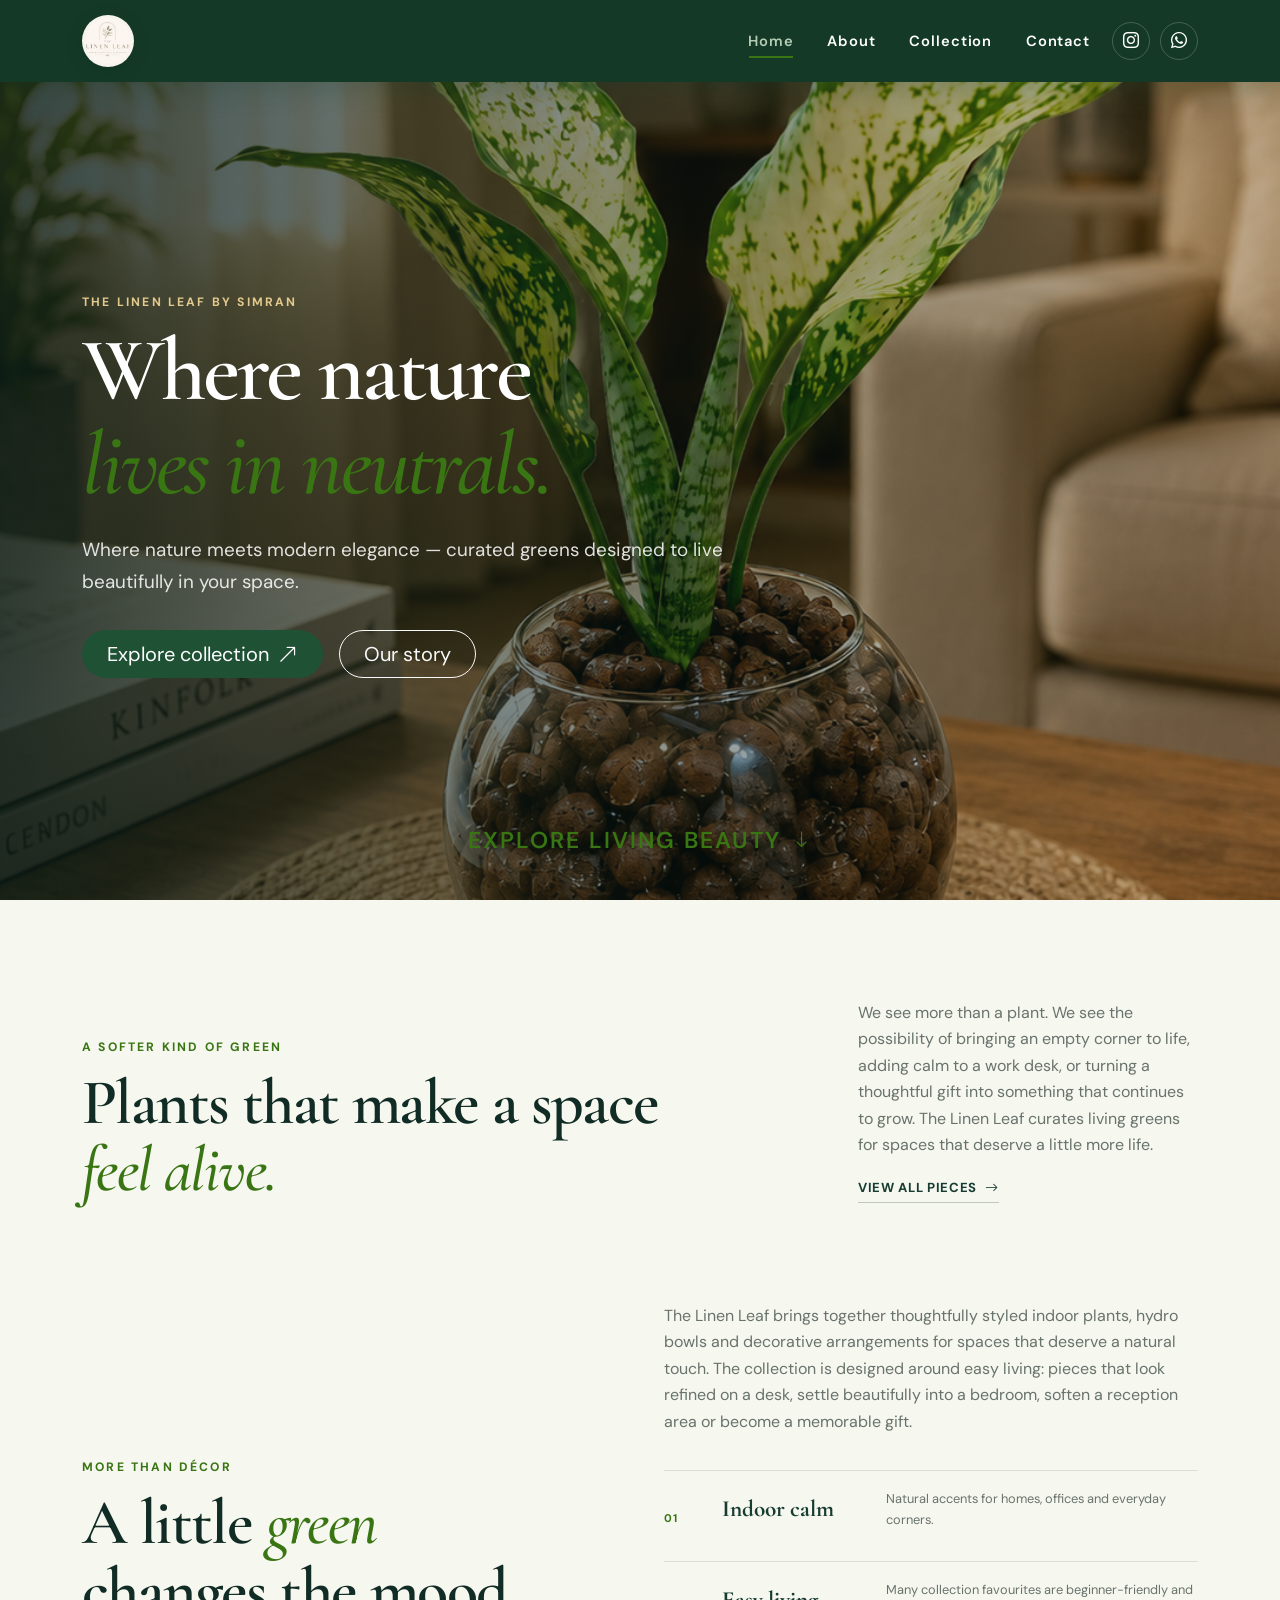
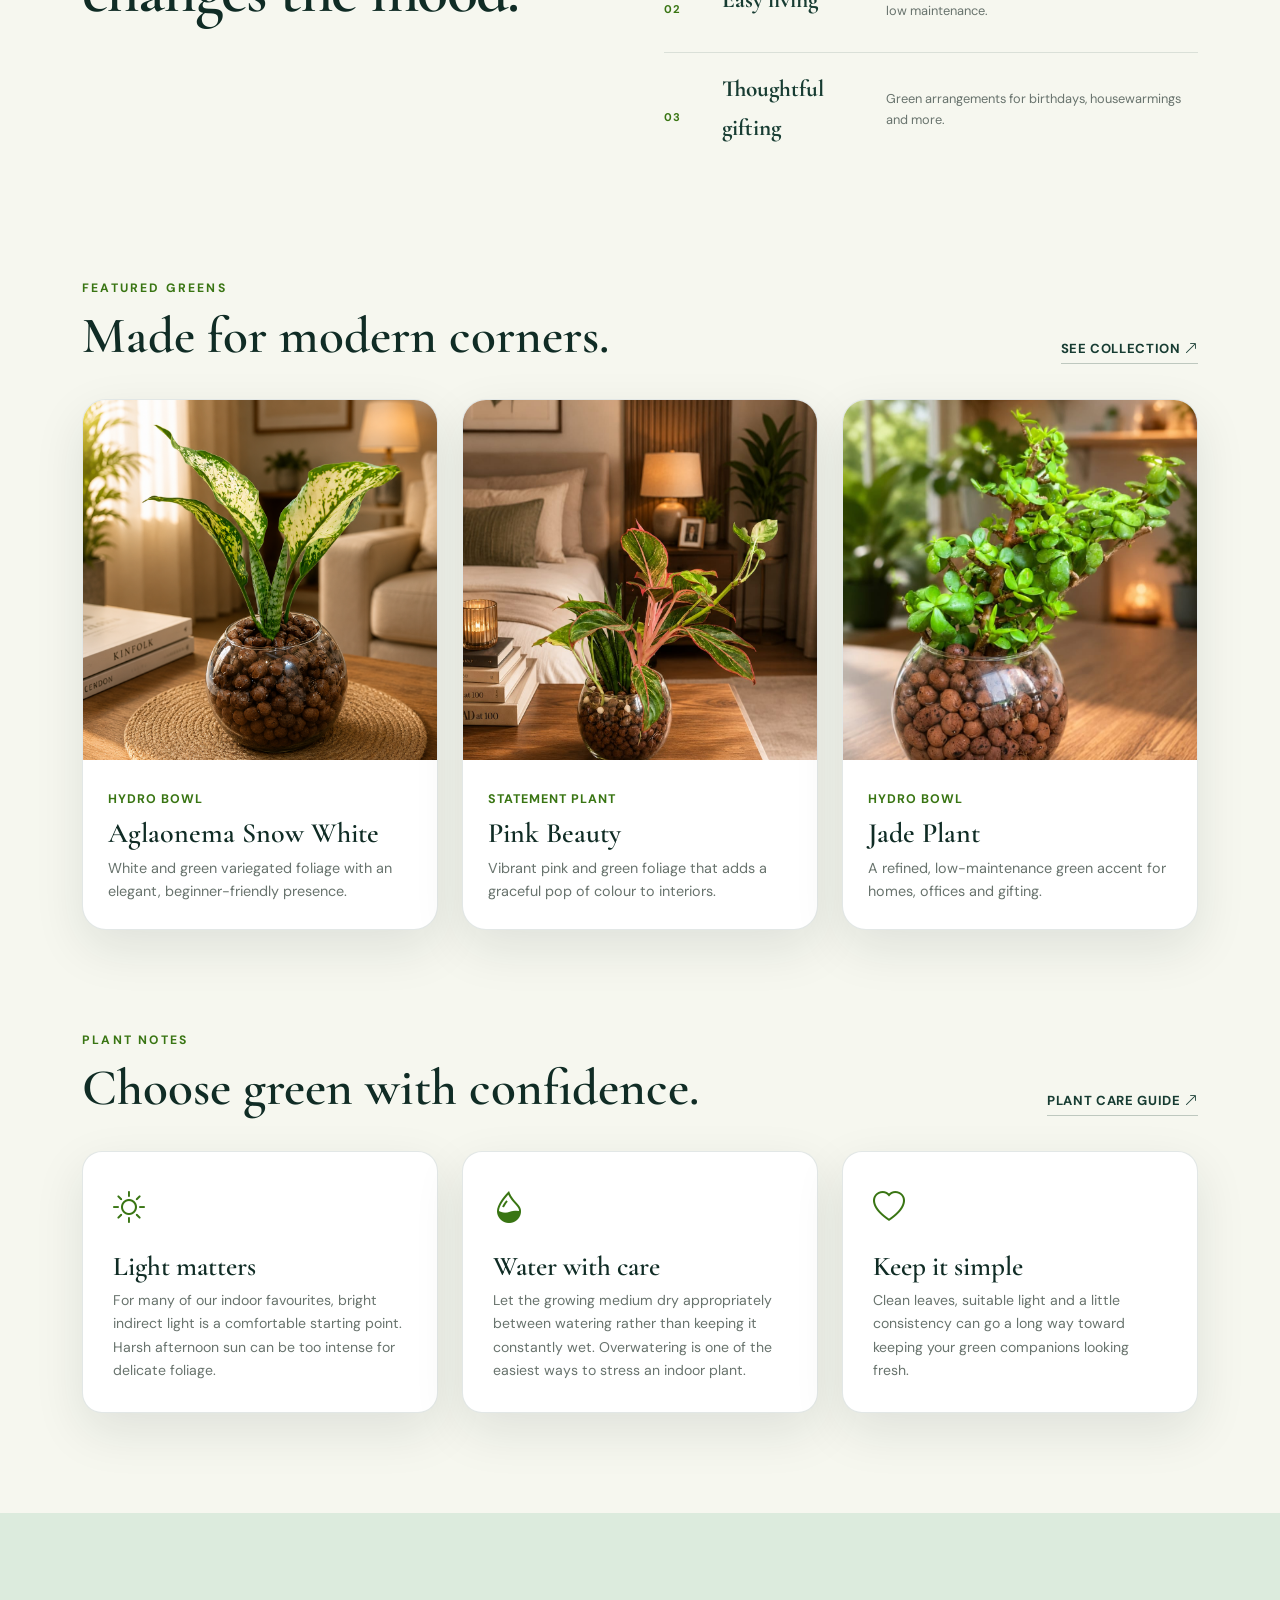
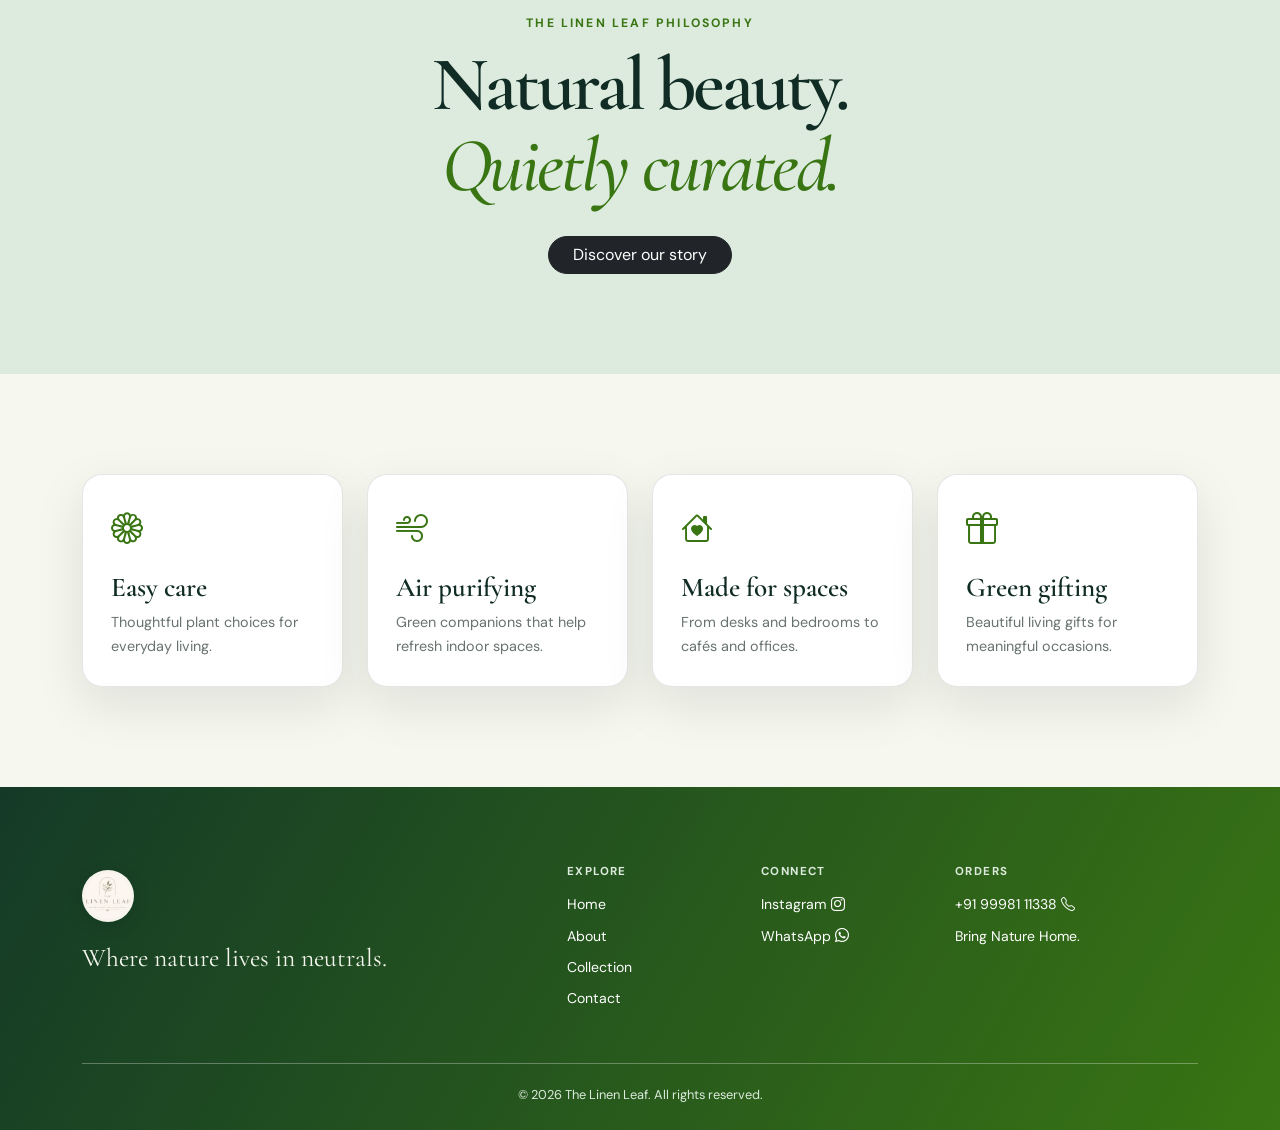
==== index.html @ dee474bd "Initial website upload" ====
<!doctype html>
<html lang="en">

<head>
  <meta charset="UTF-8" />
  <meta name="viewport" content="width=device-width, initial-scale=1" />
  <meta name="description" content="The Linen Leaf by Simran — premium indoor plants and hydroponic decor." />
  <title>The Linen Leaf | Where Nature Lives in Neutrals</title>
  <link rel="icon" href="assets/images/logo.webp" />
  <link href="https://cdn.jsdelivr.net/npm/bootstrap@5.3.3/dist/css/bootstrap.min.css" rel="stylesheet" />
  <link href="https://cdn.jsdelivr.net/npm/bootstrap-icons@1.11.3/font/bootstrap-icons.css" rel="stylesheet" />
  <link rel="preconnect" href="https://fonts.googleapis.com" />
  <link rel="preconnect" href="https://fonts.gstatic.com" crossorigin />
  <link
    href="https://fonts.googleapis.com/css2?family=Cormorant+Garamond:wght@500;600;700&family=DM+Sans:wght@400;500;600;700&display=swap"
    rel="stylesheet" />
  <link rel="stylesheet" href="assets/css/style.css" />
</head>

<body>
  <nav class="navbar navbar-expand-lg fixed-top site-nav" data-nav>
    <div class="container">
      <a class="navbar-brand brand-lockup" href="index.html" aria-label="The Linen Leaf home">
        <img src="assets/images/logo.webp" alt="The Linen Leaf logo" />
        <!-- <span>The Linen Leaf</span> -->
      </a>
      <button class="navbar-toggler border-0 shadow-none" type="button" data-bs-toggle="collapse"
        data-bs-target="#mainNav" aria-controls="mainNav" aria-expanded="false" aria-label="Toggle navigation">
        <i class="bi bi-list fs-2"></i>
      </button>
      <div class="collapse navbar-collapse" id="mainNav">
        <ul class="navbar-nav ms-auto align-items-lg-center gap-lg-2">
          <li class="nav-item">
            <a class="nav-link active" href="index.html">Home</a>
          </li>
          <li class="nav-item">
            <a class="nav-link" href="about.html">About</a>
          </li>
          <li class="nav-item">
            <a class="nav-link" href="collection.html">Collection</a>
          </li>
          <li class="nav-item">
            <a class="nav-link" href="contact.html">Contact</a>
          </li>
          <li class="nav-item social-nav-item">
            <a class="social-nav-link" href="https://instagram.com/the.linenleaf" target="_blank" rel="noopener"
              aria-label="Instagram">
              <i class="bi bi-instagram"></i>
            </a>
          </li>
          <li class="nav-item social-nav-item">
            <a class="social-nav-link" href="https://wa.me/919998111338" target="_blank" rel="noopener"
              aria-label="WhatsApp">
              <i class="bi bi-whatsapp"></i>
            </a>
          </li>
        </ul>
      </div>
    </div>
  </nav>

  <header class="hero">
    <video class="hero-video" autoplay muted loop playsinline poster="assets/images/aglaonema-snow-white.png">
      <source src="assets/video/hero-video.mp4" type="video/mp4" />
    </video>
    <div class="hero-overlay"></div>
    <div class="container hero-content">
      <div class="hero-copy reveal">
        <p class="eyebrow">The Linen Leaf by Simran</p>
        <h1>Where nature<br /><em>lives in neutrals.</em></h1>
        <p class="hero-lead">
          Where nature meets modern elegance — curated greens designed to live beautifully in your space.
        </p>
        <div class="d-flex flex-wrap gap-3">
          <a class="btn btn-success btn-lg rounded-pill px-4" href="collection.html">Explore collection <i
              class="bi bi-arrow-up-right ms-1"></i></a>
          <a href="about.html" class="btn btn-outline-light btn-lg rounded-pill px-4" id="ourStoryBtn">
            Our story
          </a>
        </div>
      </div>
    </div>
    <div class="hero-scroll">
      <span>Explore Living Beauty </span><i class="bi bi-arrow-down"></i>
    </div>
  </header>

  <main>
    <section class="intro-section section-space">
      <div class="container">
        <div class="row align-items-end g-5">
          <div class="col-lg-7 reveal">
            <p class="eyebrow">A softer kind of green</p>
            <h2 class="display-title">
              Plants that make a space <em>feel alive.</em>
            </h2>
          </div>
          <div class="col-lg-4 ms-auto reveal">
            <p class="muted-copy">
              We see more than a plant. We see the possibility of bringing an empty corner to life, adding calm to a
              work desk, or turning a thoughtful gift into something that continues to grow. The Linen Leaf curates
              living greens for spaces that deserve a little more life.
            </p>
            <a href="collection.html" class="text-link">View all pieces <i class="bi bi-arrow-right"></i></a>
          </div>
        </div>
      </div>
    </section>

    <section class="brand-story section-space pt-0">
      <div class="container">
        <div class="row g-5 align-items-center">
          <div class="col-lg-5 reveal">
            <p class="eyebrow">More than décor</p>
            <h2 class="display-title">
              A little <em>green</em> changes the mood.
            </h2>
          </div>
          <div class="col-lg-6 ms-auto reveal">
            <p class="body-copy">
              The Linen Leaf brings together thoughtfully styled indoor
              plants, hydro bowls and decorative arrangements for spaces that
              deserve a natural touch. The collection is designed around easy
              living: pieces that look refined on a desk, settle beautifully
              into a bedroom, soften a reception area or become a memorable
              gift.
            </p>
            <div class="mini-points">
              <div>
                <span>01</span><strong>Indoor calm</strong><small>Natural accents for homes, offices and everyday
                  corners.</small>
              </div>
              <div>
                <span>02</span><strong>Easy living</strong><small>Many collection favourites are beginner-friendly and
                  low
                  maintenance.</small>
              </div>
              <div>
                <span>03</span><strong>Thoughtful gifting</strong><small>Green arrangements for birthdays, housewarmings
                  and
                  more.</small>
              </div>
            </div>
          </div>
        </div>
      </div>
    </section>

    <section class="featured-section section-space pt-0">
      <div class="container">
        <div class="section-heading reveal">
          <div>
            <p class="eyebrow">Featured greens</p>
            <h2>Made for modern corners.</h2>
          </div>
          <a href="collection.html" class="text-link d-none d-md-inline">See collection <i
              class="bi bi-arrow-up-right"></i></a>
        </div>
        <div class="row g-4">
          <div class="col-md-6 col-lg-4 reveal">
            <article class="feature-card">
              <img src="assets/images/aglaonema-snow-white.png" alt="Aglaonema Snow White Hydro Bowl" loading="lazy" />
              <div class="feature-body">
                <span>Hydro Bowl</span>
                <h3>Aglaonema Snow White</h3>
                <p>
                  White and green variegated foliage with an elegant,
                  beginner-friendly presence.
                </p>
              </div>
            </article>
          </div>
          <div class="col-md-6 col-lg-4 reveal">
            <article class="feature-card">
              <img src="assets/images/pink-aglaonema.jpg" alt="Mixed Hydro Bowl with Pink Beauty" loading="lazy" />
              <div class="feature-body">
                <span>Statement Plant</span>
                <h3>Pink Beauty</h3>
                <p>
                  Vibrant pink and green foliage that adds a graceful pop of
                  colour to interiors.
                </p>
              </div>
            </article>
          </div>
          <div class="col-md-12 col-lg-4 reveal">
            <article class="feature-card">
              <img src="assets/images/jade-hydro-bowl.jpg" alt="Jade Plant Hydro Bowl" loading="lazy" />
              <div class="feature-body">
                <span>Hydro Bowl</span>
                <h3>Jade Plant</h3>
                <p>
                  A refined, low-maintenance green accent for homes, offices
                  and gifting.
                </p>
              </div>
            </article>
          </div>
        </div>
      </div>
    </section>

    <section class="plant-notes section-space pt-0">
      <div class="container">
        <div class="section-heading reveal">
          <div>
            <p class="eyebrow">Plant notes</p>
            <h2>Choose green with confidence.</h2>
          </div>
          <a href="about.html" class="text-link d-none d-md-inline">Plant care guide <i
              class="bi bi-arrow-up-right"></i></a>
        </div>
        <div class="row g-4">
          <div class="col-md-4 reveal">
            <div class="plant-note">
              <i class="bi bi-sun"></i>
              <h3>Light matters</h3>
              <p>
                For many of our indoor favourites, bright indirect light is a
                comfortable starting point. Harsh afternoon sun can be too
                intense for delicate foliage.
              </p>
            </div>
          </div>
          <div class="col-md-4 reveal">
            <div class="plant-note">
              <i class="bi bi-droplet-half"></i>
              <h3>Water with care</h3>
              <p>
                Let the growing medium dry appropriately between watering
                rather than keeping it constantly wet. Overwatering is one of
                the easiest ways to stress an indoor plant.
              </p>
            </div>
          </div>
          <div class="col-md-4 reveal">
            <div class="plant-note">
              <i class="bi bi-heart"></i>
              <h3>Keep it simple</h3>
              <p>
                Clean leaves, suitable light and a little consistency can go a
                long way toward keeping your green companions looking fresh.
              </p>
            </div>
          </div>
        </div>
      </div>
    </section>

    <section class="statement-band">
      <div class="container">
        <div class="statement-inner reveal">
          <p class="eyebrow">The Linen Leaf philosophy</p>
          <h2>Natural beauty.<br /><em>Quietly curated.</em></h2>
          <a href="about.html" class="btn btn-dark rounded-pill px-4">Discover our story</a>
        </div>
      </div>
    </section>

    <section class="benefits section-space">
      <div class="container">
        <div class="row g-4">
          <div class="col-sm-6 col-lg-3 reveal">
            <div class="benefit">
              <i class="bi bi-flower1"></i>
              <h3>Easy care</h3>
              <p>Thoughtful plant choices for everyday living.</p>
            </div>
          </div>
          <div class="col-sm-6 col-lg-3 reveal">
            <div class="benefit">
              <i class="bi bi-wind"></i>
              <h3>Air purifying</h3>
              <p>Green companions that help refresh indoor spaces.</p>
            </div>
          </div>
          <div class="col-sm-6 col-lg-3 reveal">
            <div class="benefit">
              <i class="bi bi-house-heart"></i>
              <h3>Made for spaces</h3>
              <p>From desks and bedrooms to cafés and offices.</p>
            </div>
          </div>
          <div class="col-sm-6 col-lg-3 reveal">
            <div class="benefit">
              <i class="bi bi-gift"></i>
              <h3>Green gifting</h3>
              <p>Beautiful living gifts for meaningful occasions.</p>
            </div>
          </div>
        </div>
      </div>
    </section>
  </main>

  <footer class="site-footer">
    <div class="container">
      <div class="row g-5">
        <div class="col-lg-5">
          <a class="navbar-brand brand-lockup" href="index.html" aria-label="The Linen Leaf home">
            <img src="assets/images/logo.webp" alt="The Linen Leaf logo" />
            <!-- <span>The Linen Leaf</span> -->
          </a>
          <p class="footer-tagline">Where nature lives in neutrals.</p>
        </div>
        <div class="col-6 col-lg-2">
          <p class="footer-label">Explore</p>
          <a href="index.html">Home</a><a href="about.html">About</a><a href="collection.html">Collection</a><a
            href="contact.html">Contact</a>
        </div>
        <div class="col-6 col-lg-2">
          <p class="footer-label">Connect</p>
          <a href="https://instagram.com/the.linenleaf" target="_blank" rel="noopener">Instagram <i
              class="bi bi-instagram"></i></a>
          <a href="https://wa.me/919998111338" target="_blank" rel="noopener">WhatsApp <i
              class="bi bi-whatsapp"></i></a>
        </div>
        <div class="col-lg-3">
          <p class="footer-label">Orders</p>
          <a href="tel:+919998111338">+91 99981 11338 <i class="bi bi-telephone"></i></a>
          <p class="small mt-2 mb-0">Bring Nature Home.</p>
        </div>
      </div>
      <div class="footer-bottom text-center">
        © <span data-year></span> The Linen Leaf. All rights reserved.
      </div>
    </div>
  </footer>

  <button class="back-top" data-back-top aria-label="Back to top">
    <i class="bi bi-arrow-up"></i>
  </button>
  <script src="https://cdn.jsdelivr.net/npm/bootstrap@5.3.3/dist/js/bootstrap.bundle.min.js"></script>
  <script src="assets/js/script.js"></script>
</body>

</html>
---- assets/css/style.css ----
/* FORCE THE LINEN LEAF GREEN THEME */

html,
body {
  background-color: #F6F7EF !important;
  color: #203328 !important;
}

.site-nav,
.site-nav.scrolled,
.site-nav.solid-nav,
nav.navbar {
  background-color: #143A27 !important;
}

.site-nav a,
nav.navbar a {
  color: #FFFFFF !important;
}

.site-footer,
footer {
  background-color: #143A27 !important;
  color: #FFFFFF !important;
}

.site-footer a,
footer a {
  color: #DCEBDD !important;
}

.hero,
.hero-section {
  background-color: #143A27 !important;
}

.page-hero {
  background: linear-gradient(120deg, #143A27, #397513) !important;
}

.statement-band,
.soft-section,
.catalogue-note {
  background-color: #DCEBDD !important;
}

button,
.btn-success,
.btn-primary,
.nav-cta {
  background-color: #1F5135 !important;
  border-color: #1F5135 !important;
  color: #FFFFFF !important;
}

button:hover,
.btn-success:hover,
.btn-primary:hover {
  background-color: #397513 !important;
  border-color: #397513 !important;
}

a {
  accent-color: #397513;
}

.form-control:focus,
.form-select:focus {
  border-color: #397513 !important;
  box-shadow: 0 0 0 0.2rem rgba(57, 117, 19, 0.18) !important;
}

.card,
.product-card,
.feature-card,
.contact-form-wrap {
  border-color: rgba(31, 81, 53, 0.14);
}

::selection {
  background: #397513;
  color: #FFFFFF;
}


/* =========================================
   THE LINEN LEAF - HEADER & FOOTER THEME
   ========================================= */

/* HEADER */
.site-nav,
.site-nav.scrolled,
.site-nav.solid-nav {
    background: #143A27 !important;
    background-color: #143A27 !important;
    box-shadow: 0 8px 28px rgba(20, 58, 39, 0.25) !important;
}

/* HEADER LOGO TEXT */
.site-nav .brand-lockup,
.site-nav .brand-lockup span {
    color: #FFFFFF !important;
}

/* NAVIGATION LINKS */
.site-nav .nav-link,
.site-nav .social-nav-link {
    color: #FFFFFF !important;
}

/* NAVIGATION HOVER */
.site-nav .nav-link:hover,
.site-nav .nav-link.active {
    color: #B7CCB4 !important;
}

/* NAVIGATION UNDERLINE */
.site-nav .nav-link::after {
    background: #397513 !important;
}

/* CONTACT BUTTON IN HEADER */
.site-nav .nav-cta {
    background: transparent !important;
    border: 1px solid #DCEBDD !important;
    color: #FFFFFF !important;
}

.site-nav .nav-cta:hover {
    background: #397513 !important;
    border-color: #397513 !important;
    color: #FFFFFF !important;
}

/* MOBILE MENU */
.site-nav .navbar-collapse {
    background-color: #143A27 !important;
}

/* MOBILE MENU TOGGLE */
.site-nav .navbar-toggler {
    color: #FFFFFF !important;
    border-color: #DCEBDD !important;
}

/* FOOTER */
.site-footer {
    background: #143A27 !important;
    background-color: #143A27 !important;
    color: #FFFFFF !important;
}

/* FOOTER HEADINGS */
.site-footer .footer-label {
    color: #B7CCB4 !important;
}

/* FOOTER BRAND TAGLINE */
.site-footer .footer-tagline {
    color: #DCEBDD !important;
}

/* FOOTER LINKS */
.site-footer a {
    color: #FFFFFF !important;
}

/* FOOTER LINK HOVER */
.site-footer a:hover {
    color: #B7CCB4 !important;
    opacity: 1 !important;
}

/* FOOTER BOTTOM COPYRIGHT */
.site-footer .footer-bottom {
    color: #DCEBDD !important;
    border-top-color: rgba(220, 235, 221, 0.25) !important;
}


* {
  box-sizing: border-box
}

html {
  scroll-behavior: smooth
}

body {
  margin: 0;
  background: var(--paper);
  color: var(--ink);
  font-family: "DM Sans", sans-serif;
  line-height: 1.7
}

h1,
h2,
h3 {
  font-family: "Cormorant Garamond", serif;
  line-height: .95;
  font-weight: 600
}

a {
  color: inherit;
  text-decoration: none
}

.site-nav {
  padding: 10px 0;
  background: rgba(23, 38, 31, .96);
  backdrop-filter: blur(18px);
  -webkit-backdrop-filter: blur(18px);
  box-shadow: 0 8px 28px rgba(10, 20, 15, .16);
  color: #fff;
  transition: background .25s ease, box-shadow .25s ease, padding .25s ease;
  z-index: 1030;
}

.site-nav.scrolled,
.site-nav.solid-nav {
  background: rgba(23, 38, 31, .985);
  box-shadow: 0 10px 32px rgba(10, 20, 15, .22);
}

.brand-lockup {
  display: flex;
  align-items: center;
  gap: 12px;
  font-family: "Cormorant Garamond", serif;
  font-size: 1.45rem;
  font-weight: 700;
  letter-spacing: .045em;
  color: #fff !important;
  white-space: nowrap;
}

.brand-lockup img {
  width: 68px;
  height: 68px;
  object-fit: contain;
  border-radius: 50%;
  background: #F7F4ED;
  padding: 3px;
  box-shadow: 0 4px 18px rgba(0, 0, 0, .12);
}

.nav-link {
  font-size: .84rem;
  letter-spacing: .06em;
  padding: .62rem .82rem !important;
  position: relative;
  color: rgba(255, 255, 255, .9) !important;
  transition: color .2s ease;
}

.nav-link:hover,
.nav-link.active {
  color: #fff !important
}

.nav-link:after {
  content: "";
  position: absolute;
  left: .82rem;
  right: .82rem;
  bottom: .28rem;
  height: 2px;
  background: var(--gold);
  transform: scaleX(0);
  transform-origin: left;
  transition: .25s
}

.nav-link:hover:after,
.nav-link.active:after {
  transform: scaleX(1)
}

.nav-cta {
  border: 1px solid rgba(255, 255, 255, .48);
  border-radius: 100px;
  margin-left: .35rem;
  padding-left: 1.05rem !important;
  padding-right: 1.05rem !important
}

.nav-cta:hover {
  background: #fff;
  color: var(--deep) !important
}

.nav-cta:after {
  display: none
}

.social-nav-item {
  margin-left: 2px
}

.social-nav-link {
  width: 39px;
  height: 39px;
  border: 1px solid rgba(255, 255, 255, .25);
  border-radius: 50%;
  display: grid;
  place-items: center;
  color: #fff !important;
  font-size: 1rem;
  transition: transform .2s ease, background .2s ease, border-color .2s ease;
}

.social-nav-link:hover {
  transform: translateY(-2px);
  background: rgba(255, 255, 255, .12);
  border-color: rgba(255, 255, 255, .6)
}

.navbar-toggler {
  color: #fff !important
}

.navbar-toggler:focus {
  box-shadow: 0 0 0 .2rem rgba(197, 166, 107, .25) !important
}

.hero {
  min-height: 100vh;
  position: relative;
  display: flex;
  align-items: center;
  overflow: hidden;
  background: var(--deep)
}

.hero-video {
  position: absolute;
  inset: 0;
  width: 100%;
  height: 100%;
  object-fit: cover
}

.hero-overlay {
  position: absolute;
  inset: 0;
  background: linear-gradient(90deg, rgba(12, 25, 18, .76), rgba(20, 39, 29, .28) 65%, rgba(12, 25, 18, .42))
}

.hero-content {
  position: relative;
  z-index: 2;
  color: #fff
}

.hero-copy {
  max-width: 760px;
  padding-top: 60px
}

.eyebrow {
  font-size: .72rem;
  letter-spacing: .22em;
  text-transform: uppercase;
  font-weight: 700;
  margin-bottom: 1rem;
  color: var(--sage)
}

.hero .eyebrow,
.hero-copy .eyebrow {
  color: rgba(255, 255, 255, .78)
}

.hero h1 {
  font-size: clamp(4rem, 9vw, 8.4rem);
  margin: 0 0 1.5rem;
  letter-spacing: -.04em
}

em {
  font-style: italic;
  font-weight: 500
}

.hero-lead {
  font-size: 1.05rem;
  max-width: 580px;
  color: rgba(255, 255, 255, .86);
  margin-bottom: 2rem
}

.hero-scroll {
  position: absolute;
  z-index: 2;
  bottom: 32px;
  right: 4%;
  color: #fff;
  display: flex;
  gap: 12px;
  align-items: center;
  font-size: .72rem;
  letter-spacing: .15em;
  text-transform: uppercase;
  writing-mode: vertical-rl
}

.hero-scroll i {
  font-size: 1rem
}

.section-space {
  padding: 110px 0
}

.display-title {
  font-size: clamp(3rem, 6vw, 5.8rem);
  letter-spacing: -.03em;
  margin: 0
}

.muted-copy,
.body-copy {
  color: var(--muted);
  font-size: 1rem
}

.text-link {
  display: inline-flex;
  align-items: center;
  gap: 8px;
  font-size: .82rem;
  font-weight: 700;
  letter-spacing: .05em;
  text-transform: uppercase;
  border-bottom: 1px solid var(--ink);
  padding-bottom: 4px
}

.section-heading {
  display: flex;
  align-items: end;
  justify-content: space-between;
  margin-bottom: 38px
}

.section-heading h2 {
  font-size: clamp(2.5rem, 5vw, 4.3rem);
  margin: 0
}

.feature-card,
.product-card {
  height: 100%;
  background: #fff;
  border: 1px solid var(--line);
  overflow: hidden;
  transition: .35s ease
}

.feature-card:hover,
.product-card:hover {
  transform: translateY(-7px);
  box-shadow: 0 20px 50px rgba(36, 42, 34, .1)
}

.feature-card img {
  width: 100%;
  height: 470px;
  object-fit: cover
}

.feature-body {
  padding: 25px 26px 30px
}

.feature-body span,
.product-image span {
  font-size: .66rem;
  text-transform: uppercase;
  letter-spacing: .15em;
  color: var(--sage);
  font-weight: 700
}

.feature-body h3 {
  font-size: 2rem;
  margin: 10px 0
}

.feature-body p,
.product-body p {
  color: var(--muted);
  font-size: .9rem;
  margin-bottom: 0
}

.statement-band {
  background: linear-gradient(135deg, var(--mint), var(--cream));
  padding: 105px 0
}

.statement-inner {
  text-align: center;
  max-width: 850px;
  margin: auto
}

.statement-inner h2 {
  font-size: clamp(3.8rem, 8vw, 7.2rem);
  letter-spacing: -.04em;
  margin: 0 0 35px
}

.benefit {
  padding: 30px 0;
  border-top: 1px solid var(--line)
}

.benefit i {
  font-size: 1.6rem;
  color: var(--terracotta)
}

.benefit h3 {
  font-size: 1.8rem;
  margin: 17px 0 7px
}

.benefit p {
  color: var(--muted);
  font-size: .9rem;
  margin: 0
}

.site-footer {
  background: var(--deep);
  color: #f4f1e8;
  padding: 75px 0 25px
}

/* .footer-logo {
  width: 100px;
  height: 100px;
  object-fit: contain;
  background: #f4f1e8;
  border-radius: 50%;
  padding: 4px
} */

/* Keep the footer logo perfectly circular on every page */
.site-footer .footer-logo {
  display: block;
  width: 50px;
  height: 50px;
  /* min-width: 100px;
  max-width: 100px; */
  aspect-ratio: 1 / 1;
  object-fit: contain;
  object-position: center;
  border-radius: 50%;
  background: #f4f1e8;
  padding: 4px;
  box-sizing: border-box;
  flex-shrink: 0;
}

.footer-tagline {
  font-family: "Cormorant Garamond", serif;
  font-size: 1.6rem;
  margin-top: 18px
}

.footer-label {
  font-size: .65rem;
  text-transform: uppercase;
  letter-spacing: .2em;
  color: #aab2a2;
  margin-bottom: 14px
}

.site-footer a {
  display: block;
  color: #eef0e9;
  margin-bottom: 7px;
  font-size: .88rem
}

.site-footer a:hover {
  opacity: .65
}

.footer-bottom {
  border-top: 1px solid rgba(255, 255, 255, .14);
  margin-top: 55px;
  padding-top: 18px;
  color: #aab2a2;
  font-size: .75rem
}

.back-top {
  position: fixed;
  right: 22px;
  bottom: 22px;
  width: 45px;
  height: 45px;
  border: 0;
  border-radius: 50%;
  background: var(--ink);
  color: #fff;
  display: grid;
  place-items: center;
  opacity: 0;
  visibility: hidden;
  transition: .3s;
  z-index: 20
}

.back-top.show {
  opacity: 1;
  visibility: visible
}

.page-hero {
  padding: 190px 0 100px;
  background: var(--cream);
  min-height: 65vh;
  display: flex;
  align-items: end
}

.page-hero-copy {
  max-width: 900px
}

.page-hero h1 {
  font-size: clamp(4rem, 9vw, 8rem);
  letter-spacing: -.05em;
  margin: 0 0 25px
}

.page-hero-copy>p:last-child {
  max-width: 620px;
  color: var(--muted);
  font-size: 1.05rem
}

.collection-hero {
  background: linear-gradient(120deg, #E5EEE4, #F7F4ED)
}

.contact-hero {
  background: linear-gradient(120deg, #DDE8DC, #F7F4ED)
}

.image-frame {
  background: #e8e3d8;
  overflow: hidden
}

.image-frame img {
  width: 100%;
  height: 100%;
  object-fit: cover
}

.image-frame.tall {
  height: 650px
}

.signature-line {
  margin-top: 32px;
  display: flex;
  align-items: center;
  gap: 12px;
  font-family: "Cormorant Garamond", serif;
  font-size: 1.25rem
}

.signature-line span {
  width: 45px;
  height: 1px;
  background: var(--ink)
}

.soft-section {
  background: #f0ede5
}

.number-card {
  padding: 34px;
  border: 1px solid var(--line);
  height: 100%;
  background: rgba(255, 255, 255, .45)
}

.number-card span {
  font-size: .72rem;
  letter-spacing: .16em;
  color: var(--sage)
}

.number-card h3 {
  font-size: 2.3rem;
  margin: 35px 0 10px
}

.number-card p {
  color: var(--muted);
  font-size: .9rem;
  margin: 0
}

.care-section {
  background: var(--paper)
}

.care-list {
  border-top: 1px solid var(--line)
}

.care-list>div {
  display: flex;
  gap: 22px;
  padding: 25px 0;
  border-bottom: 1px solid var(--line)
}

.care-list i {
  font-size: 1.5rem;
  color: var(--sage)
}

.care-list strong {
  display: block;
  font-family: "Cormorant Garamond", serif;
  font-size: 1.5rem
}

.care-list small {
  display: block;
  color: var(--muted);
  font-size: .82rem
}

.filter-row {
  display: flex;
  gap: 9px;
  flex-wrap: wrap;
  margin-bottom: 42px
}

.filter-btn {
  border: 1px solid var(--line);
  background: transparent;
  padding: 9px 18px;
  border-radius: 100px;
  font-size: .75rem;
  text-transform: uppercase;
  letter-spacing: .1em;
  font-weight: 700;
  transition: .25s
}

.filter-btn:hover,
.filter-btn.active {
  background: var(--sage);
  color: #fff;
  border-color: var(--sage)
}

.product-image {
  position: relative;
  background: #e9e4da;
  cursor: zoom-in;
  overflow: hidden
}

.product-image img {
  width: 100%;
  height: 450px;
  object-fit: cover;
  display: block;
  transition: transform .55s ease
}

.product-image:hover img {
  transform: scale(1.045)
}

.product-image span {
  position: absolute;
  left: 16px;
  top: 16px;
  background: rgba(255, 255, 255, .88);
  padding: 6px 10px;
  border-radius: 100px
}

.product-body {
  padding: 24px 24px 28px
}

.product-body h3 {
  font-size: 2rem;
  margin: 9px 0 12px
}

.product-body .text-link {
  margin-top: 20px
}

.product-item.hide {
  display: none
}

.catalogue-note {
  margin-top: 55px;
  background: var(--cream);
  padding: 26px 30px;
  display: flex;
  align-items: center;
  gap: 18px
}

.catalogue-note>div {
  font-size: 1.5rem;
  color: var(--sage)
}

.catalogue-note p {
  margin: 0;
  flex: 1;
  color: var(--muted);
  font-size: .88rem
}

.catalogue-note strong {
  color: var(--ink)
}

.contact-main {
  background: var(--paper)
}

.contact-cards {
  margin-top: 35px;
  border-top: 1px solid var(--line)
}

.contact-card {
  display: flex;
  align-items: center;
  gap: 15px;
  padding: 20px 0;
  border-bottom: 1px solid var(--line);
  transition: .2s
}

.contact-card:hover {
  padding-left: 8px
}

.contact-card .contact-icon {
  width: 44px;
  height: 44px;
  border-radius: 50%;
  display: grid;
  place-items: center;
  background: var(--cream);
  color: var(--sage);
  flex: none
}

.contact-card span:nth-child(2) {
  flex: 1
}

.contact-card small,
.contact-card strong {
  display: block
}

.contact-card small {
  color: var(--muted);
  font-size: .72rem
}

.contact-card strong {
  font-family: "Cormorant Garamond", serif;
  font-size: 1.45rem
}

.contact-form-wrap {
  background: var(--cream);
  padding: 42px
}

.contact-form-wrap label {
  font-size: .72rem;
  text-transform: uppercase;
  letter-spacing: .12em;
  font-weight: 700;
  margin-bottom: 7px
}

.form-control,
.form-select {
  border: 0;
  border-bottom: 1px solid var(--line);
  border-radius: 0;
  background: transparent;
  padding: 12px 0;
  color: var(--ink)
}

.form-control:focus,
.form-select:focus {
  box-shadow: none;
  border-color: var(--ink);
  background: transparent
}

.form-message {
  margin-top: 18px;
  font-size: .84rem;
  color: var(--sage)
}

.statement-band.compact {
  padding: 90px 0
}

.reveal {
  opacity: 0;
  transform: translateY(22px);
  transition: opacity .8s ease, transform .8s ease
}

.reveal.visible {
  opacity: 1;
  transform: none
}

@media(max-width:991.98px) {
  .site-nav {
    padding: 8px 0;
    background: rgba(23, 38, 31, .985)
  }

  .brand-lockup img {
    width: 62px;
    height: 62px
  }

  .brand-lockup span {
    font-size: 1.28rem
  }

  .navbar-collapse {
    padding: 12px 0 8px
  }

  .navbar-nav {
    align-items: stretch !important
  }

  .nav-link {
    padding: .72rem .25rem !important
  }

  .nav-link:after {
    left: .25rem;
    right: auto;
    width: 42px
  }

  .nav-cta {
    display: inline-block;
    margin: .25rem 0 .35rem;
    padding: .65rem 1rem !important;
    width: max-content
  }

  .social-nav-item {
    display: inline-block;
    margin: .35rem 6px 0 0
  }

  .social-nav-link {
    width: 42px;
    height: 42px
  }

  .hero-copy {
    padding-top: 110px
  }

  .hero-scroll {
    display: none;
  }

  .section-space {
    padding: 80px 0
  }

  .image-frame.tall {
    height: 500px
  }

  .product-image img {
    height: 390px
  }
}

@media(max-width:575.98px) {
  .brand-lockup span {
    font-size: 1.12rem
  }

  .brand-lockup img {
    width: 58px;
    height: 58px
  }

  .brand-lockup {
    gap: 9px;
    font-size: 1.2rem
  }

  .hero h1 {
    font-size: 4rem
  }

  .page-hero {
    padding: 150px 0 75px;
    min-height: 58vh
  }

  .page-hero h1 {
    font-size: 4.3rem
  }

  .feature-card img,
  .product-image img {
    height: 360px
  }

  .contact-form-wrap {
    padding: 25px
  }

  .catalogue-note {
    align-items: flex-start;
    flex-wrap: wrap;
    padding: 22px
  }
}

.product-meta {
  display: flex;
  justify-content: space-between;
  align-items: center;
  gap: 12px;
  margin-bottom: 8px
}

.product-meta span {
  font-size: .65rem;
  text-transform: uppercase;
  letter-spacing: .16em;
  color: var(--sage);
  font-weight: 700
}

.product-meta strong {
  font-family: "Cormorant Garamond", serif;
  font-size: 1.45rem;
  white-space: nowrap;
  color: var(--deep)
}

.mini-points {
  margin-top: 30px;
  border-top: 1px solid var(--line)
}

.mini-points>div {
  display: grid;
  grid-template-columns: 40px 1fr;
  column-gap: 14px;
  padding: 16px 0;
  border-bottom: 1px solid var(--line)
}

.mini-points span {
  grid-row: 1 / span 2;
  color: var(--sage);
  font-size: .7rem;
  letter-spacing: .1em;
  padding-top: 4px
}

.mini-points strong {
  font-family: "Cormorant Garamond", serif;
  font-size: 1.45rem
}

.mini-points small {
  color: var(--muted);
  font-size: .8rem
}

.plant-note {
  height: 100%;
  padding: 30px;
  background: #f0ede5;
  border: 1px solid var(--line)
}

.plant-note i {
  font-size: 1.5rem;
  color: var(--sage)
}

.plant-note h3 {
  font-size: 2rem;
  margin: 22px 0 8px
}

.plant-note p {
  color: var(--muted);
  font-size: .88rem;
  margin: 0
}

.guide-card {
  height: 100%;
  padding: 30px;
  border-top: 2px solid var(--deep);
  background: rgba(255, 255, 255, .35)
}

.guide-card>span {
  font-size: .68rem;
  text-transform: uppercase;
  letter-spacing: .17em;
  color: var(--sage);
  font-weight: 700
}

.guide-card h3 {
  font-size: 2.1rem;
  margin: 24px 0 10px
}

.guide-card p {
  color: var(--muted);
  font-size: .88rem;
  margin: 0
}

/* Collection image lightbox */
.collection-image-btn {
  display: block;
  width: 100%;
  padding: 0;
  border: 0;
  background: none;
  text-align: inherit;
  cursor: zoom-in;
  position: relative
}

.collection-image-btn::after {
  content: "View image";
  position: absolute;
  right: 15px;
  bottom: 15px;
  background: rgba(40, 49, 39, .86);
  color: #fff;
  border-radius: 999px;
  padding: 7px 12px;
  font-size: .66rem;
  letter-spacing: .1em;
  text-transform: uppercase;
  opacity: 0;
  transform: translateY(6px);
  transition: .25s ease
}

.product-image:hover .collection-image-btn::after {
  opacity: 1;
  transform: none
}

.image-lightbox {
  background: #1f2721;
  border: 0;
  border-radius: 0;
  overflow: hidden;
  box-shadow: 0 25px 80px rgba(0, 0, 0, .35)
}

.lightbox-image {
  width: 100%;
  height: min(78vh, 760px);
  object-fit: contain;
  background: #1f2721;
  display: block
}

.lightbox-caption {
  padding: 15px 22px;
  color: #f5f1e9;
  display: flex;
  justify-content: space-between;
  gap: 20px;
  align-items: center;
  font-size: .85rem
}

.lightbox-caption strong {
  font-family: "Cormorant Garamond", serif;
  font-size: 1.35rem;
  font-weight: 600
}

@media(max-width:575.98px) {
  .lightbox-image {
    height: 65vh
  }

  .collection-image-btn::after {
    opacity: 1;
    transform: none
  }
}

/* =========================================================
   THE LINEN LEAF — RESPONSIVE V4
   Bootstrap 5.3 + custom responsive styling
   ========================================================= */

:root {
  --forest: #173c32;
  --forest-dark: #102c25;
  --sage: #8ea596;
  --sage-light: #dfe8df;
  --ivory: #f7f4ec;
  --cream: #eee9dc;
  --terracotta: #397513;
  --gold: #c6a66b;
  --ink: #1e2a25;
  --muted: #68736d;
  --white: #fff;
  --border: rgba(23, 60, 50, .12);
  --shadow: 0 18px 50px rgba(16, 44, 37, .10);
  --radius: 24px;
}

*,
*::before,
*::after {
  box-sizing: border-box
}

html {
  scroll-behavior: smooth;
  overflow-x: hidden;
}

body {
  margin: 0;
  font-family: "DM Sans", Arial, sans-serif;
  color: var(--ink);
  background: var(--ivory);
  overflow-x: hidden;
  line-height: 1.65;
}

img,
video {
  max-width: 100%;
  height: auto;
}

a {
  color: inherit;
  text-decoration: none;
}

button,
input,
select,
textarea {
  font: inherit;
}

.container {
  width: 100%;
}

.site-nav {
  min-height: 82px;
  padding: 12px 0;
  background: rgba(16, 44, 37, .97);
  z-index: 1050;
  transition: .3s ease;
}

.site-nav .container {
  min-width: 0;
}

.brand-lockup {
  display: flex;
  align-items: center;
  min-width: 0;
  padding: 0;
}

.brand-lockup img {
  width: auto;
  max-width: 190px;
  height: 52px;
  object-fit: contain;
  display: block;
}

.navbar-toggler {
  color: #fff !important;
  padding: .25rem .5rem;
}

.navbar-toggler:focus {
  box-shadow: none;
}

.navbar-nav {
  min-width: 0;
}

.nav-link {
  color: rgba(255, 255, 255, .86) !important;
  font-weight: 600;
  font-size: .92rem;
  padding: .6rem .8rem !important;
  transition: .2s ease;
}

.nav-link:hover,
.nav-link.active {
  color: #fff !important;
}

.nav-cta {
  border: 1px solid rgba(255, 255, 255, .35);
  border-radius: 999px;
  margin-left: .25rem;
  padding-inline: 1rem !important;
}

.social-nav-item {
  margin-left: .1rem;
}

.social-nav-link {
  width: 38px;
  height: 38px;
  display: inline-flex;
  align-items: center;
  justify-content: center;
  border: 1px solid rgba(255, 255, 255, .2);
  border-radius: 50%;
  color: #fff;
  transition: .2s ease;
}

.social-nav-link:hover {
  background: rgba(255, 255, 255, .12);
}

.hero {
  position: relative;
  min-height: 100svh;
  display: flex;
  align-items: center;
  isolation: isolate;
  overflow: hidden;
  color: #fff;
  background: var(--forest);
}

.hero-video {
  position: absolute;
  inset: 0;
  width: 100%;
  height: 100%;
  object-fit: cover;
  z-index: -3;
}

.hero-overlay {
  position: absolute;
  inset: 0;
  background: linear-gradient(90deg, rgba(9, 28, 23, .82), rgba(9, 28, 23, .42) 55%, rgba(9, 28, 23, .22));
  z-index: -2;
}

.hero-content {
  position: relative;
  z-index: 1;
  padding-top: 90px;
  padding-bottom: 80px;
}

.hero-copy {
  max-width: 760px;
}

.eyebrow {
  margin: 0 0 12px;
  color: var(--terracotta);
  font-size: .76rem;
  font-weight: 700;
  letter-spacing: .18em;
  text-transform: uppercase;
}

.hero .eyebrow {
  color: #e4c98e;
}

h1,
h2,
h3 {
  font-family: "Cormorant Garamond", Georgia, serif;
  color: var(--forest-dark);
  line-height: 1.05;
}

.hero h1,
.page-hero h1 {
  color: #fff;
  font-size: clamp(3rem, 7vw, 6.7rem);
  font-weight: 600;
  letter-spacing: -.035em;
  margin: 0 0 22px;
}

h1 em,
h2 em {
  font-weight: 500;
  color: var(--terracotta);
}

.hero h1 em,
.page-hero h1 em {
  color: var(--terracotta);
}

.hero-lead,
.page-hero-copy>p:last-child {
  max-width: 650px;
  font-size: clamp(1rem, 1.5vw, 1.18rem);
  line-height: 1.7;
}

/* FINAL FIX: HERO SCROLL TEXT AND ARROW */

.hero .hero-scroll {
  position: absolute !important;
  left: 50% !important;
  right: auto !important;
  bottom: 30px !important;
  top: auto !important;
  transform: translateX(-50%) !important;

  display: flex !important;
  flex-direction: row !important;
  align-items: center !important;
  justify-content: center !important;
  gap: 12px !important;

  margin: 0 !important;
  padding: 10px 16px !important;

  color: #397513 !important;
  writing-mode: horizontal-tb !important;
  font-size: 23px !important;
  letter-spacing: 2px !important;
  font-weight: 600 !important;

  z-index: 20 !important;
  opacity: 1 !important;
  visibility: visible !important;
}

.hero .hero-scroll span {
  display: inline-block !important;
  margin: 0 !important;
  color: #397513 !important;
}

.hero .hero-scroll i {
  display: inline-block !important;
  color: #397513 !important;
  font-size: 18px !important;
}

/* Mobile positioning */
@media (max-width: 767.98px) {
  .hero .hero-scroll {
    bottom: 18px !important;
    font-size: 11px !important;
    letter-spacing: 1.5px !important;
  }
}

.section-space {
  padding-top: 100px;
  padding-bottom: 100px;
}

.display-title {
  margin: 0;
  font-size: clamp(2.5rem, 5vw, 4.7rem);
  letter-spacing: -.025em;
}

.muted-copy,
.body-copy {
  color: var(--muted);
  font-size: 1rem;
}

.text-link {
  display: inline-flex;
  align-items: center;
  gap: 8px;
  font-weight: 700;
  color: var(--forest);
  border-bottom: 1px solid rgba(23, 60, 50, .25);
  padding-bottom: 3px;
}

.text-link:hover {
  color: var(--terracotta);
}

.mini-points {
  margin-top: 35px;
  display: grid;
  gap: 0;
}

.mini-points>div {
  display: grid;
  grid-template-columns: 44px 150px 1fr;
  gap: 14px;
  align-items: center;
  padding: 17px 0;
  border-top: 1px solid var(--border);
}

.mini-points span {
  color: var(--terracotta);
  font-weight: 700;
}

.mini-points strong {
  color: var(--forest);
}

.mini-points small {
  color: var(--muted);
}

.feature-card,
.number-card,
.guide-card,
.plant-note,
.benefit,
.product-card,
.contact-form-wrap,
.contact-card {
  background: #fff;
  border: 1px solid var(--border);
  box-shadow: var(--shadow);
}

.feature-card {
  height: 100%;
  overflow: hidden;
  border-radius: var(--radius);
}

.feature-card img {
  width: 100%;
  height: 360px;
  object-fit: cover;
  display: block;
}

.feature-body {
  padding: 25px;
}

.feature-body span,
.product-meta {
  color: var(--terracotta);
  font-size: .78rem;
  font-weight: 700;
  text-transform: uppercase;
  letter-spacing: .08em;
}

.feature-body h3,
.product-body h3 {
  font-size: 1.75rem;
  margin: 8px 0;
}

.feature-body p,
.product-body p {
  color: var(--muted);
  margin-bottom: 0;
}

.section-heading {
  display: flex;
  align-items: flex-end;
  justify-content: space-between;
  gap: 30px;
  margin-bottom: 35px;
}

.section-heading h2 {
  margin: 0;
  font-size: clamp(2.2rem, 4vw, 3.8rem);
}

.plant-note {
  height: 100%;
  border-radius: 20px;
  padding: 30px;
}

.plant-note i,
.benefit i {
  font-size: 2rem;
  color: var(--terracotta);
}

.plant-note h3,
.benefit h3 {
  font-size: 1.7rem;
  margin: 18px 0 8px;
}

.plant-note p,
.benefit p {
  color: var(--muted);
  margin: 0;
}

.statement-band {
  padding: 100px 0;
  background: var(--sage-light);
}

.statement-inner {
  max-width: 850px;
  text-align: center;
  margin: auto;
}

.statement-inner h2 {
  font-size: clamp(2.8rem, 6vw, 5.6rem);
  margin-bottom: 30px;
}

.benefit {
  height: 100%;
  padding: 28px;
  border-radius: 20px;
}

.page-hero {
  min-height: 500px;
  display: flex;
  align-items: flex-end;
  background:
    linear-gradient(90deg, rgba(16, 44, 37, .94), rgba(16, 44, 37, .68)),
    var(--forest);
  color: #fff;
  padding: 150px 0 75px;
}

.page-hero-copy {
  max-width: 820px;
}

.page-hero-copy>p:last-child {
  margin-bottom: 0;
}

.image-frame {
  overflow: hidden;
  border-radius: var(--radius);
  box-shadow: var(--shadow);
}

.image-frame img {
  width: 100%;
  display: block;
  object-fit: cover;
}

.image-frame.tall img {
  min-height: 620px;
}

.soft-section {
  background: #ebe9df;
}

.number-card {
  height: 100%;
  padding: 32px;
  border-radius: 20px;
}

.number-card>span {
  color: var(--terracotta);
  font-weight: 700;
  font-size: .8rem;
}

.number-card h3,
.guide-card h3 {
  font-size: 2rem;
  margin: 12px 0 8px;
}

.number-card p,
.guide-card p {
  color: var(--muted);
  margin: 0;
}

.guide-card {
  height: 100%;
  border-radius: 20px;
  padding: 30px;
}

.guide-card>span {
  color: var(--terracotta);
  font-weight: 700;
}

.care-list {
  border-top: 1px solid var(--border);
}

.care-list>div {
  display: flex;
  gap: 18px;
  padding: 22px 0;
  border-bottom: 1px solid var(--border);
}

.care-list i {
  font-size: 1.5rem;
  color: var(--terracotta);
}

.care-list span {
  display: grid;
  gap: 4px;
}

.care-list small {
  color: var(--muted);
}

.collection-main {
  background: var(--ivory);
}

.filter-row {
  display: flex;
  flex-wrap: wrap;
  gap: 10px;
  margin-bottom: 35px;
}

.filter-btn {
  border: 1px solid rgba(23, 60, 50, .22);
  background: transparent;
  color: var(--forest);
  border-radius: 999px;
  padding: 9px 17px;
  cursor: pointer;
  transition: .2s ease;
}

.filter-btn:hover,
.filter-btn.active {
  background: var(--forest);
  color: #fff;
}

.product-card {
  height: 100%;
  overflow: hidden;
  border-radius: 20px;
  display: flex;
  flex-direction: column;
}

.product-image {
  background: #e9e5d8;
  aspect-ratio: 4/3;
  overflow: hidden;
}

.collection-image-btn {
  display: block;
  width: 100%;
  height: 100%;
  border: 0;
  padding: 0;
  background: none;
  cursor: zoom-in;
}

.collection-image-btn img {
  width: 100%;
  height: 100%;
  object-fit: cover;
  display: block;
  transition: transform .4s ease;
}

.product-card:hover .collection-image-btn img {
  transform: scale(1.04);
}

.product-body {
  padding: 22px;
  display: flex;
  flex: 1;
  flex-direction: column;
}

.product-body .text-link {
  margin-top: auto;
  align-self: flex-start;
  padding-top: 16px;
}

.catalogue-note {
  margin-top: 45px;
  display: flex;
  align-items: center;
  gap: 20px;
  padding: 24px;
  background: var(--sage-light);
  border-radius: 20px;
}

.catalogue-note>div {
  font-size: 1.6rem;
}

.catalogue-note p {
  flex: 1;
  margin: 0;
}

.image-lightbox {
  background: #111;
  border: 0;
  border-radius: 15px;
  overflow: hidden;
}

.lightbox-image {
  width: 100%;
  max-height: 80vh;
  object-fit: contain;
  display: block;
}

.lightbox-caption {
  color: #fff;
  display: flex;
  justify-content: space-between;
  gap: 15px;
  padding: 12px 18px;
}

.lightbox-caption span {
  opacity: .65;
  font-size: .8rem;
}

.contact-main {
  background: var(--ivory);
}

.contact-cards {
  display: grid;
  gap: 12px;
  margin-top: 30px;
}

.contact-card {
  display: flex;
  align-items: center;
  gap: 14px;
  padding: 17px;
  border-radius: 16px;
  transition: .2s ease;
}

.contact-card:hover {
  transform: translateY(-2px);
}

.contact-icon {
  width: 44px;
  height: 44px;
  border-radius: 50%;
  display: flex;
  align-items: center;
  justify-content: center;
  background: var(--sage-light);
  color: var(--forest);
  flex: 0 0 auto;
}

.contact-card>span:nth-child(2) {
  display: grid;
  min-width: 0;
  flex: 1;
}

.contact-card small {
  color: var(--muted);
}

.contact-card strong {
  overflow-wrap: anywhere;
}

.contact-form-wrap {
  padding: 35px;
  border-radius: 24px;
}

.contact-form-wrap label {
  display: block;
  font-size: .85rem;
  font-weight: 700;
  margin-bottom: 7px;
}

.form-control,
.form-select {
  min-height: 48px;
  border-color: var(--border);
  border-radius: 12px;
  background: #fbfaf6;
}

.form-control:focus,
.form-select:focus {
  border-color: var(--sage);
  box-shadow: 0 0 0 .2rem rgba(142, 165, 150, .2);
}

.form-message {
  margin-top: 15px;
  color: var(--forest);
}

.site-footer {
  background: var(--forest-dark);
  color: rgba(255, 255, 255, .78);
  padding: 75px 0 25px;
}

.site-footer .brand-lockup img,
.footer-logo {
  max-width: 190px;
  height: 52px;
  object-fit: contain;
}

.footer-tagline {
  margin-top: 15px;
  color: rgba(255, 255, 255, .58);
}

.footer-label {
  color: #397513;
  text-transform: uppercase;
  letter-spacing: .12em;
  font-size: .72rem;
  font-weight: 700;
  margin-bottom: 12px;
}

.site-footer a {
  display: block;
  margin: 8px 0;
  color: rgba(255, 255, 255, .78);
}

.site-footer a:hover {
  color: #fff;
}

.footer-bottom {
  border-top: 1px solid rgba(255, 255, 255, .12);
  margin-top: 45px;
  padding-top: 20px;
  color: rgba(255, 255, 255, .5);
  font-size: .8rem;
}

.back-top {
  position: fixed;
  right: 22px;
  bottom: 22px;
  width: 45px;
  height: 45px;
  border: 0;
  border-radius: 50%;
  background: var(--forest);
  color: #fff;
  box-shadow: var(--shadow);
  z-index: 1040;
  opacity: 0;
  pointer-events: none;
  transform: translateY(10px);
  transition: .25s ease;
}

.back-top.show {
  opacity: 1;
  pointer-events: auto;
  transform: none;
}

/* Reveal animation */
.reveal {
  opacity: 1;
  transform: none;
}

@media (prefers-reduced-motion:no-preference) {
  .reveal {
    opacity: 0;
    transform: translateY(20px);
    transition: opacity .7s ease, transform .7s ease;
  }

  .reveal.is-visible {
    opacity: 1;
    transform: none;
  }
}

/* =========================================================
   TABLET
   ========================================================= */
@media (max-width:991.98px) {

  .site-nav {
    min-height: 72px;
  }

  .brand-lockup img {
    max-width: 155px;
    height: 45px;
  }

  .navbar-collapse {
    margin-top: 10px;
    padding: 12px 0 8px;
    background: var(--forest-dark);
    border-top: 1px solid rgba(255, 255, 255, .12);
  }

  .navbar-nav {
    align-items: stretch !important;
    gap: 2px !important;
  }

  .nav-link {
    padding: 11px 4px !important;
  }

  .nav-cta {
    display: inline-block;
    margin: 4px 0;
    width: auto;
  }

  .social-nav-item {
    display: inline-block;
    margin: 6px 4px 0 0;
  }

  .hero-content {
    padding-top: 115px;
    padding-bottom: 90px;
  }

  .page-hero {
    min-height: 440px;
    padding-top: 125px;
  }

  .section-space {
    padding-top: 75px;
    padding-bottom: 75px;
  }

  .image-frame.tall img {
    min-height: 0;
    aspect-ratio: 4/3;
  }

  .mini-points>div {
    grid-template-columns: 42px 130px 1fr;
  }

  .feature-card img {
    height: 310px;
  }

  .contact-form-wrap {
    padding: 28px;
  }
}

/* =========================================================
   MOBILE
   ========================================================= */
@media (max-width:767.98px) {

  body {
    font-size: 15px;
  }

  .container {
    --bs-gutter-x: 1.5rem;
  }

  .site-nav {
    padding: 9px 0;
  }

  .brand-lockup img {
    max-width: 135px;
    height: 40px;
  }

  .navbar-toggler {
    font-size: 1rem;
  }

  .hero {
    min-height: 100svh;
  }

  .hero-video {
    object-position: center;
  }

  .hero-overlay {
    background: linear-gradient(180deg, rgba(9, 28, 23, .62), rgba(9, 28, 23, .82));
  }

  .hero-content {
    padding-top: 105px;
    padding-bottom: 100px;
  }

  .hero h1,
  .page-hero h1 {
    font-size: clamp(2.65rem, 13vw, 4.2rem);
    line-height: .98;
    margin-bottom: 18px;
  }

  .hero-lead,
  .page-hero-copy>p:last-child {
    font-size: .96rem;
    line-height: 1.6;
  }

  .hero-copy .btn {
    width: 100%;
    max-width: 310px;
    margin-right: 0;
  }

  .hero-scroll {
    bottom: 18px;
    font-size: .63rem;
  }

  .section-space {
    padding-top: 58px;
    padding-bottom: 58px;
  }

  .display-title {
    font-size: clamp(2.25rem, 10vw, 3.35rem);
  }

  .section-heading {
    display: block;
    margin-bottom: 25px;
  }

  .section-heading .text-link {
    margin-top: 15px;
  }

  .mini-points>div {
    grid-template-columns: 34px 1fr;
    gap: 8px 10px;
  }

  .mini-points strong {
    grid-column: 2;
  }

  .mini-points small {
    grid-column: 2;
  }

  .feature-card img {
    height: 260px;
  }

  .feature-body {
    padding: 20px;
  }

  .feature-body h3,
  .product-body h3 {
    font-size: 1.55rem;
  }

  .plant-note,
  .benefit,
  .number-card,
  .guide-card {
    padding: 23px;
  }

  .statement-band {
    padding: 65px 0;
  }

  .statement-inner h2 {
    font-size: clamp(2.5rem, 11vw, 3.7rem);
  }

  .page-hero {
    min-height: 390px;
    padding: 125px 0 55px;
  }

  .page-hero-copy {
    width: 100%;
  }

  .image-frame {
    border-radius: 18px;
  }

  .filter-row {
    gap: 8px;
    margin-bottom: 25px;
  }

  .filter-btn {
    flex: 1 1 calc(50% - 8px);
    padding: 9px 10px;
    font-size: .82rem;
    text-align: center;
  }

  .product-image {
    aspect-ratio: 1/1;
  }

  .product-body {
    padding: 18px;
  }

  .catalogue-note {
    display: block;
    padding: 20px;
  }

  .catalogue-note>div {
    margin-bottom: 8px;
  }

  .catalogue-note .btn {
    width: 100%;
    margin-top: 15px;
  }

  .lightbox-caption {
    display: block;
    padding: 10px 14px;
  }

  .lightbox-caption span {
    display: block;
    margin-top: 3px;
  }

  .contact-form-wrap {
    padding: 22px 18px;
    border-radius: 18px;
  }

  .contact-card {
    padding: 14px;
  }

  .contact-card strong {
    font-size: .9rem;
  }

  .site-footer {
    padding: 55px 0 20px;
  }

  .site-footer .row {
    row-gap: 30px !important;
  }

  .footer-bottom {
    margin-top: 30px;
  }

  .back-top {
    width: 42px;
    height: 42px;
    right: 15px;
    bottom: 15px;
  }
}

/* =========================================================
   VERY SMALL PHONES
   ========================================================= */
@media (max-width:380px) {

  .container {
    --bs-gutter-x: 1.15rem;
  }

  .brand-lockup img {
    max-width: 120px;
  }

  .hero h1,
  .page-hero h1 {
    font-size: 2.55rem;
  }

  .hero-copy .btn {
    max-width: none;
    font-size: .9rem;
  }

  .filter-btn {
    flex-basis: 100%;
  }

  .product-body h3 {
    font-size: 1.4rem;
  }

  .contact-form-wrap {
    padding: 18px 14px;
  }
}

/* Keep the hero text and buttons clickable */
.hero .container,
.hero .hero-content {
  position: relative;
  z-index: 10;
}

/* Background overlays should not block button clicks */
.hero::before,
.hero::after {
  pointer-events: none;
}

/* =========================================
   THE LINEN LEAF - FINAL FOOTER COLOR FIX
   ========================================= */

.site-footer,
footer.site-footer {
    background: linear-gradient(
        120deg,
        #143A27 0%,
        #397513 100%
    ) !important;
    
    background-color: #397513 !important;
    color: #FFFFFF !important;
}

/* Footer headings */
.site-footer .footer-label {
    color: #DCEBDD !important;
}

/* Footer brand tagline */
.site-footer .footer-tagline {
    color: #F6F7EF !important;
}

/* Footer links */
.site-footer a {
    color: #FFFFFF !important;
}

/* Footer links on hover */
.site-footer a:hover {
    color: #DCEBDD !important;
    opacity: 1 !important;
}

/* Copyright section */
.site-footer .footer-bottom {
    color: #DCEBDD !important;
    border-top: 1px solid rgba(255, 255, 255, 0.3) !important;
}

/* =========================================
   THE LINEN LEAF - SMALLER COLLECTION HEADER
   ========================================= */

.collection-hero {
    min-height: 320px !important;
    height: auto !important;
    padding: 110px 0 45px !important;
    align-items: center !important;
    background: linear-gradient(
        120deg,
        #143A27 0%,
        #397513 100%
    ) !important;
}

.collection-hero .page-hero-copy {
    max-width: 850px;
}

.collection-hero h1 {
    font-size: clamp(2.8rem, 6vw, 5rem) !important;
    line-height: 1 !important;
    margin-bottom: 18px !important;
}

.collection-hero .eyebrow {
    margin-bottom: 14px !important;
}

.collection-hero p {
    font-size: 1rem !important;
    line-height: 1.6 !important;
    max-width: 650px;
}

/* Tablet */
@media (max-width: 991.98px) {
    .collection-hero {
        min-height: 290px !important;
        padding: 100px 0 40px !important;
    }
}

/* Mobile */
@media (max-width: 767.98px) {
    .collection-hero {
        min-height: auto !important;
        padding: 100px 0 35px !important;
    }

    .collection-hero h1 {
        font-size: clamp(2.5rem, 10vw, 3.5rem) !important;
    }

    .collection-hero p {
        font-size: 0.92rem !important;
    }
}
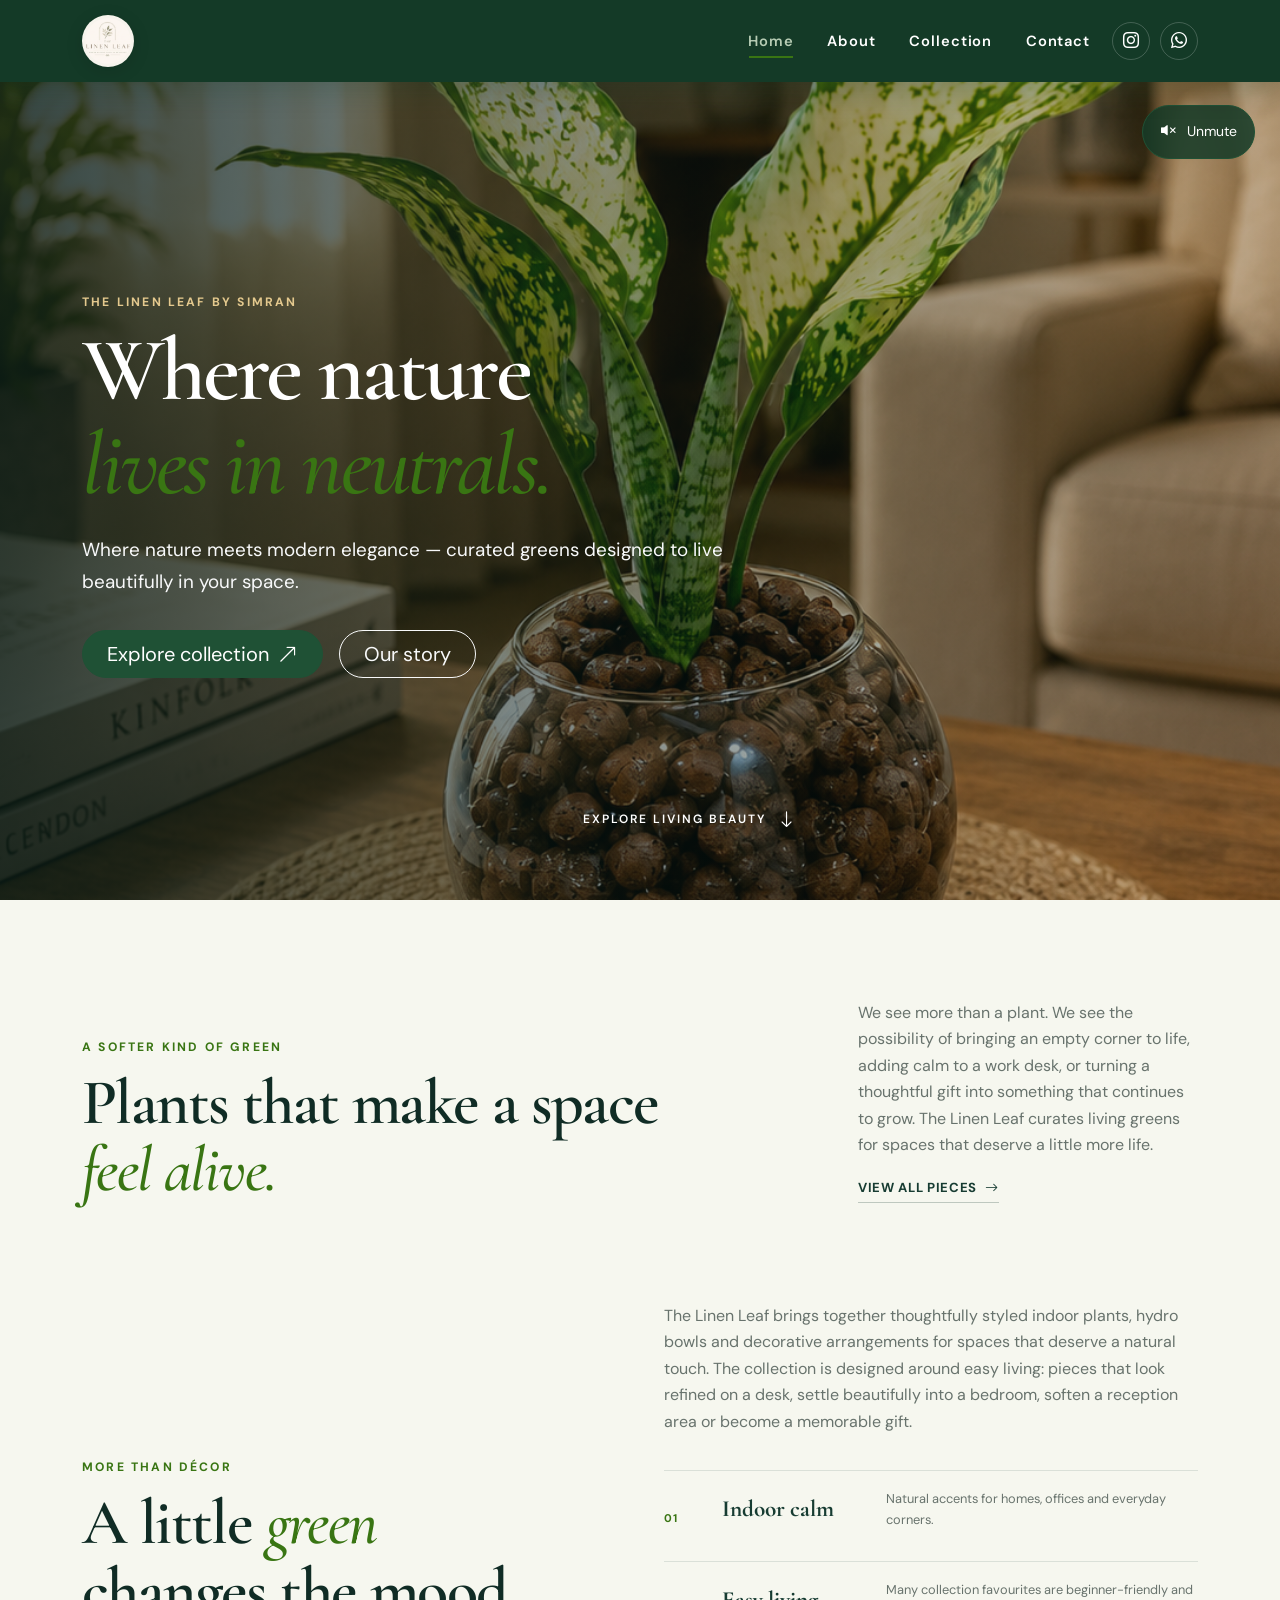
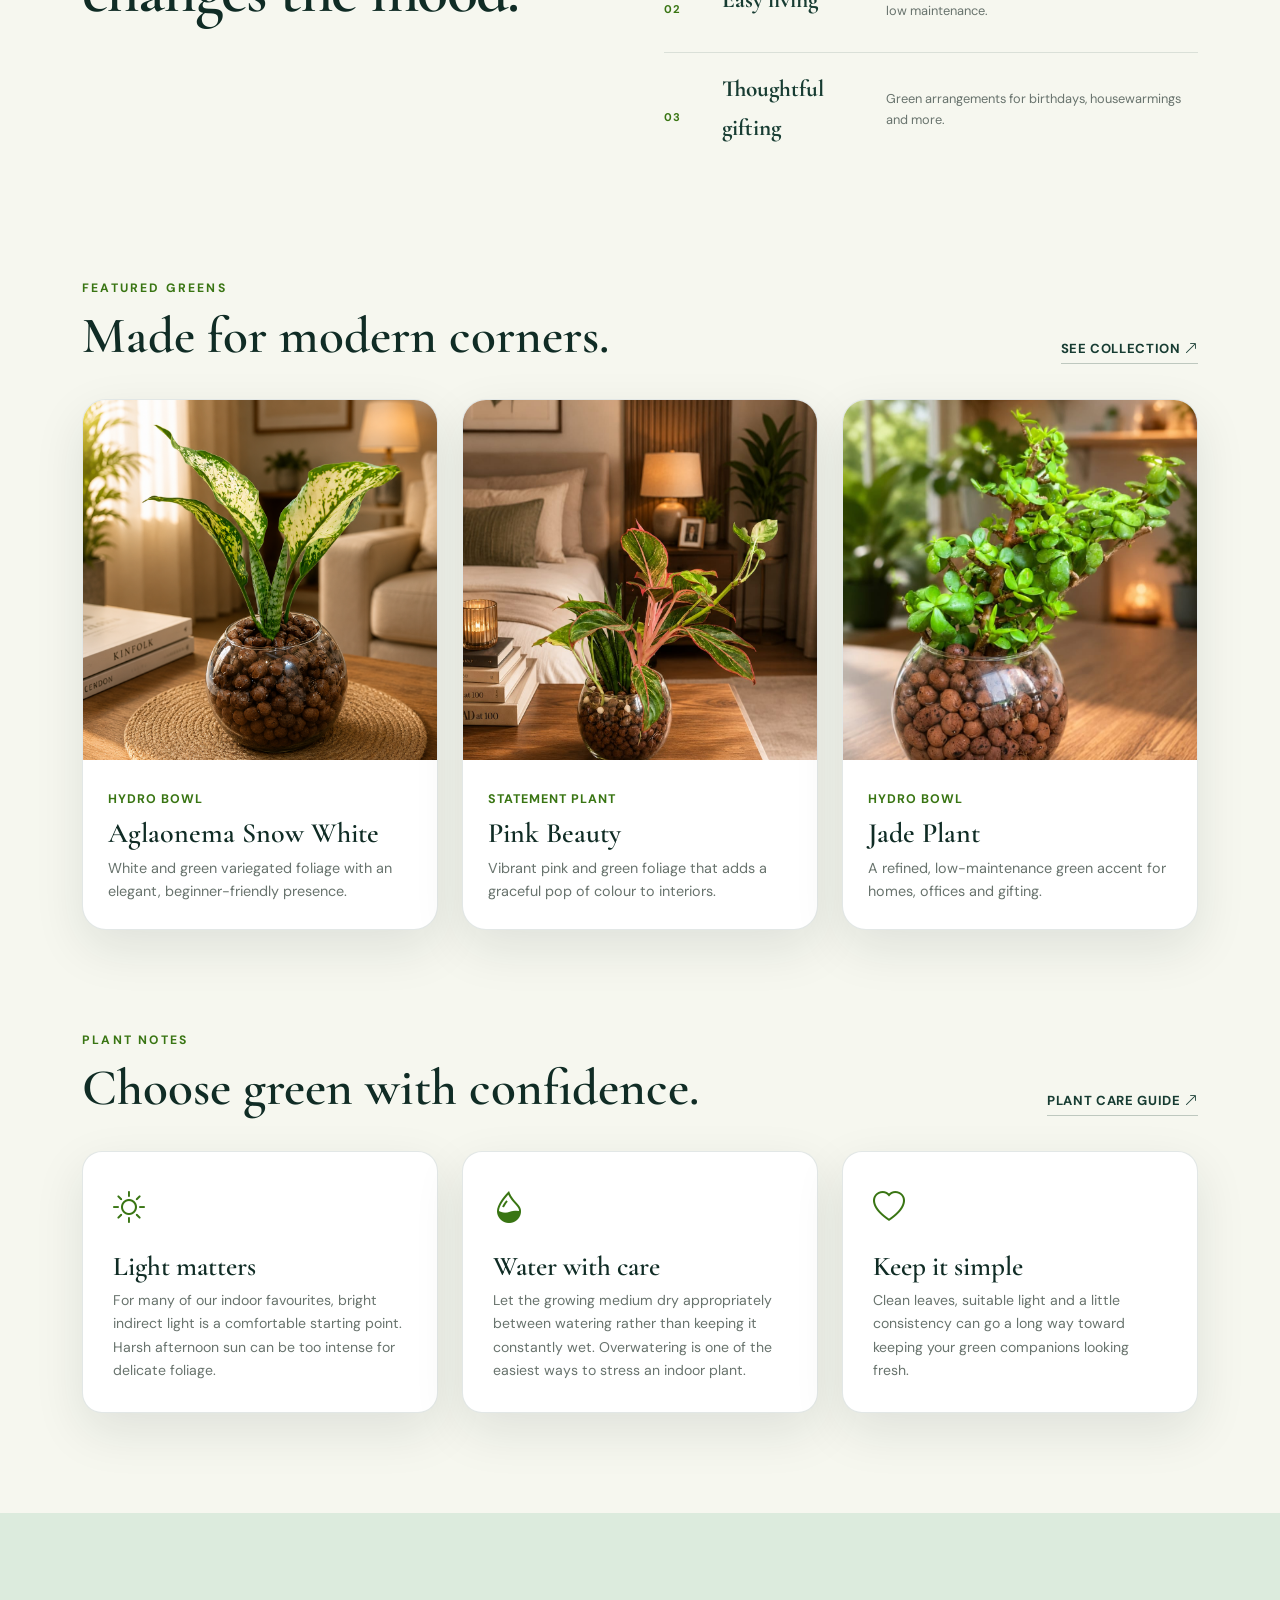
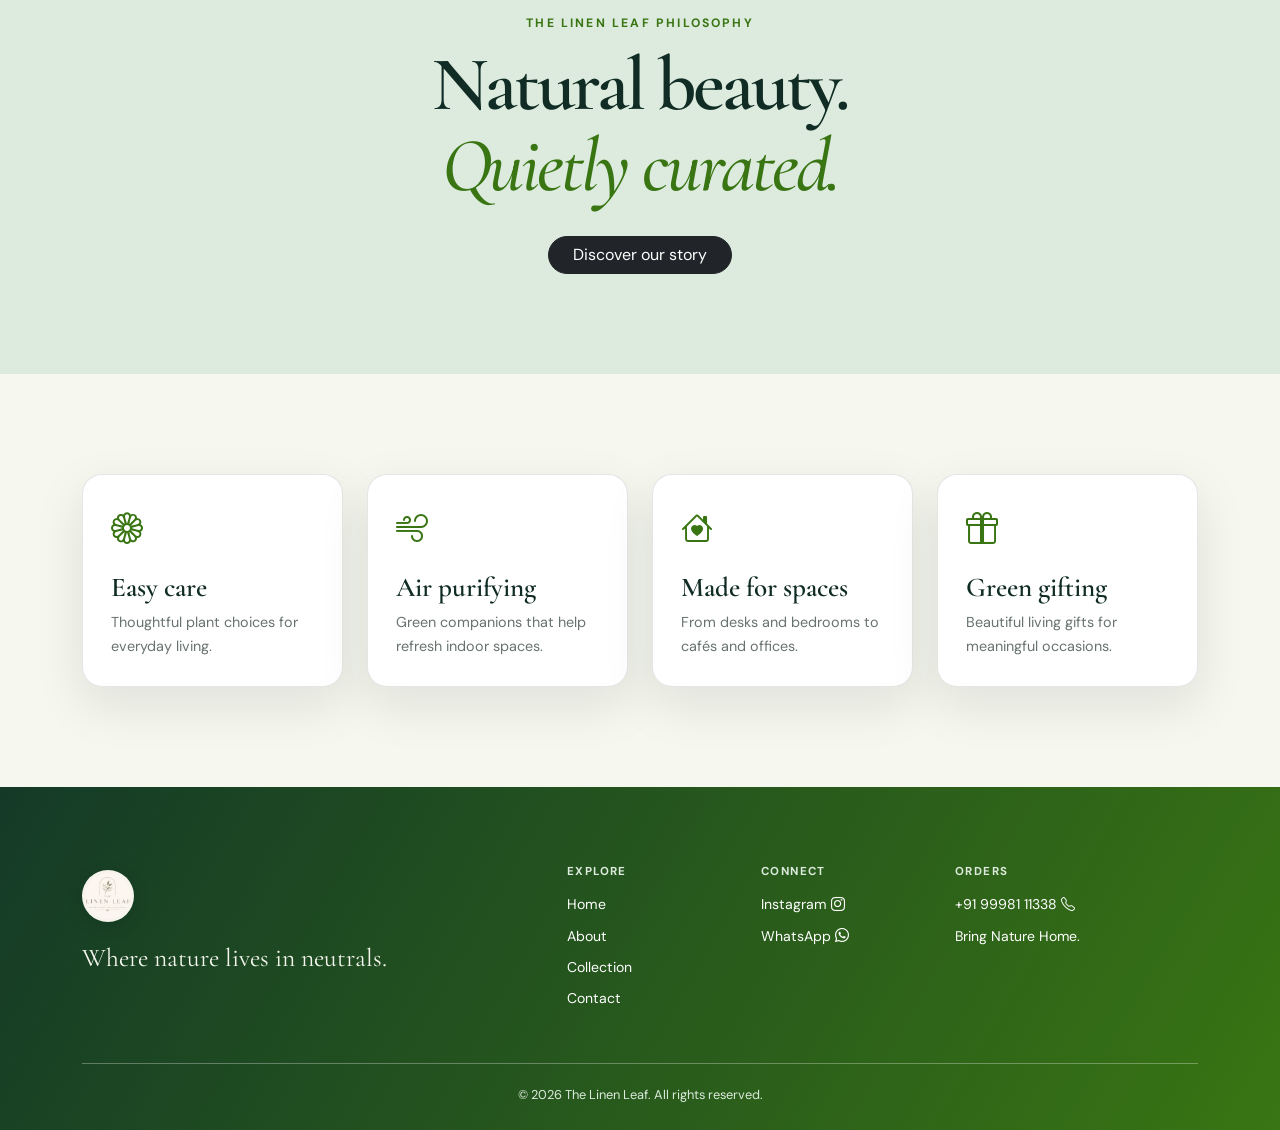
==== commit 6fd7566a: "Update Linen Leaf website design and video" ====
--- a/index.html
+++ b/index.html
@@ -60,15 +60,37 @@
   </nav>
 
   <header class="hero">
-    <video class="hero-video" autoplay muted loop playsinline poster="assets/images/aglaonema-snow-white.png">
-      <source src="assets/video/hero-video.mp4" type="video/mp4" />
-    </video>
-    <div class="hero-overlay"></div>
-    <div class="container hero-content">
-      <div class="hero-copy reveal">
+  <video
+    class="hero-video"
+    id="heroVideo"
+    autoplay
+    muted
+    loop
+    playsinline
+    poster="assets/images/aglaonema-snow-white.png"
+  >
+    <source src="assets/video/hero-video.mp4" type="video/mp4" />
+  </video>
+
+  <div class="hero-overlay"></div>
+
+  <!-- Mute / Unmute button -->
+  <button
+    type="button"
+    class="video-sound-btn"
+    id="videoSoundBtn"
+    aria-label="Turn video sound on"
+    aria-pressed="false"
+  >
+    <i class="bi bi-volume-mute-fill" id="videoSoundIcon"></i>
+    <span id="videoSoundText">Unmute</span>
+  </button>
+
+  <div class="container hero-content">
+    <div class="hero-copy reveal">
         <p class="eyebrow">The Linen Leaf by Simran</p>
         <h1>Where nature<br /><em>lives in neutrals.</em></h1>
-        <p class="hero-lead">
+        <p class="hero-lead text-light">
           Where nature meets modern elegance — curated greens designed to live beautifully in your space.
         </p>
         <div class="d-flex flex-wrap gap-3">
@@ -79,11 +101,13 @@
           </a>
         </div>
       </div>
-    </div>
-    <div class="hero-scroll">
-      <span>Explore Living Beauty </span><i class="bi bi-arrow-down"></i>
-    </div>
-  </header>
+  </div>
+
+  <div class="hero-scroll">
+    <span >Explore Living Beauty</span>
+    <i class="bi bi-arrow-down"></i>
+  </div>
+</header>
 
   <main>
     <section class="intro-section section-space">
--- a/assets/css/style.css
+++ b/assets/css/style.css
@@ -395,8 +395,8 @@
 .hero-scroll {
   position: absolute;
   z-index: 2;
-  bottom: 32px;
-  right: 4%;
+  bottom: 22px;
+  /* right: 4%; */
   color: #fff;
   display: flex;
   gap: 12px;
@@ -404,7 +404,7 @@
   font-size: .72rem;
   letter-spacing: .15em;
   text-transform: uppercase;
-  writing-mode: vertical-rl
+  /* writing-mode: vertical-rl */
 }
 
 .hero-scroll i {
@@ -1488,7 +1488,7 @@
   margin: 0 !important;
   padding: 10px 16px !important;
 
-  color: #397513 !important;
+  color: #fcfcfc !important;
   writing-mode: horizontal-tb !important;
   font-size: 23px !important;
   letter-spacing: 2px !important;
@@ -1501,14 +1501,18 @@
 
 .hero .hero-scroll span {
   display: inline-block !important;
-  margin: 0 !important;
-  color: #397513 !important;
+  /* margin: 0 !important; */
+  margin-left: 100px;
+  margin-bottom: 25px;
+  font-size: 12px;
+  color: #ffffff !important;
 }
 
 .hero .hero-scroll i {
   display: inline-block !important;
-  color: #397513 !important;
+  color: #ffffff !important;
   font-size: 18px !important;
+   margin-bottom: 25px;
 }
 
 /* Mobile positioning */
@@ -2520,3 +2524,69 @@
     }
 }
 
+/* Extra Short About Header */
+html body header.page-hero.about-hero {
+    min-height: 200px !important;
+    height: auto !important;
+    padding: 90px 0 10px !important;
+    align-items: center !important;
+}
+
+@media (max-width: 767.98px) {
+    html body header.page-hero.about-hero {
+        min-height: auto !important;
+        padding: 85px 0 20px !important;
+    }
+}
+
+/* Hero video sound button */
+.video-sound-btn {
+  position: absolute;
+  top: 105px;
+  right: 25px;
+  z-index: 30;
+
+  display: inline-flex;
+  align-items: center;
+  gap: 9px;
+
+  padding: 11px 17px;
+  border: 1px solid rgba(255, 255, 255, 0.6);
+  border-radius: 50px;
+
+  background: rgba(20, 58, 39, 0.85) !important;
+  color: #fff !important;
+
+  font-size: 14px;
+  cursor: pointer;
+  backdrop-filter: blur(8px);
+  transition: background 0.3s ease;
+}
+
+.video-sound-btn:hover {
+  background: #397513 !important;
+}
+
+.video-sound-btn i {
+  font-size: 18px;
+}
+
+@media (max-width: 767.98px) {
+  .video-sound-btn {
+    top: 85px;
+    right: 15px;
+    padding: 9px 13px;
+    font-size: 12px;
+  }
+}
+
+.hero-scroll {
+    left: 50% !important;
+    right: auto !important;
+    bottom: 20px !important;
+    transform: translateX(-50%) !important;
+    writing-mode: horizontal-tb !important;
+    white-space: nowrap;
+    z-index: 10 !important;
+}
+
